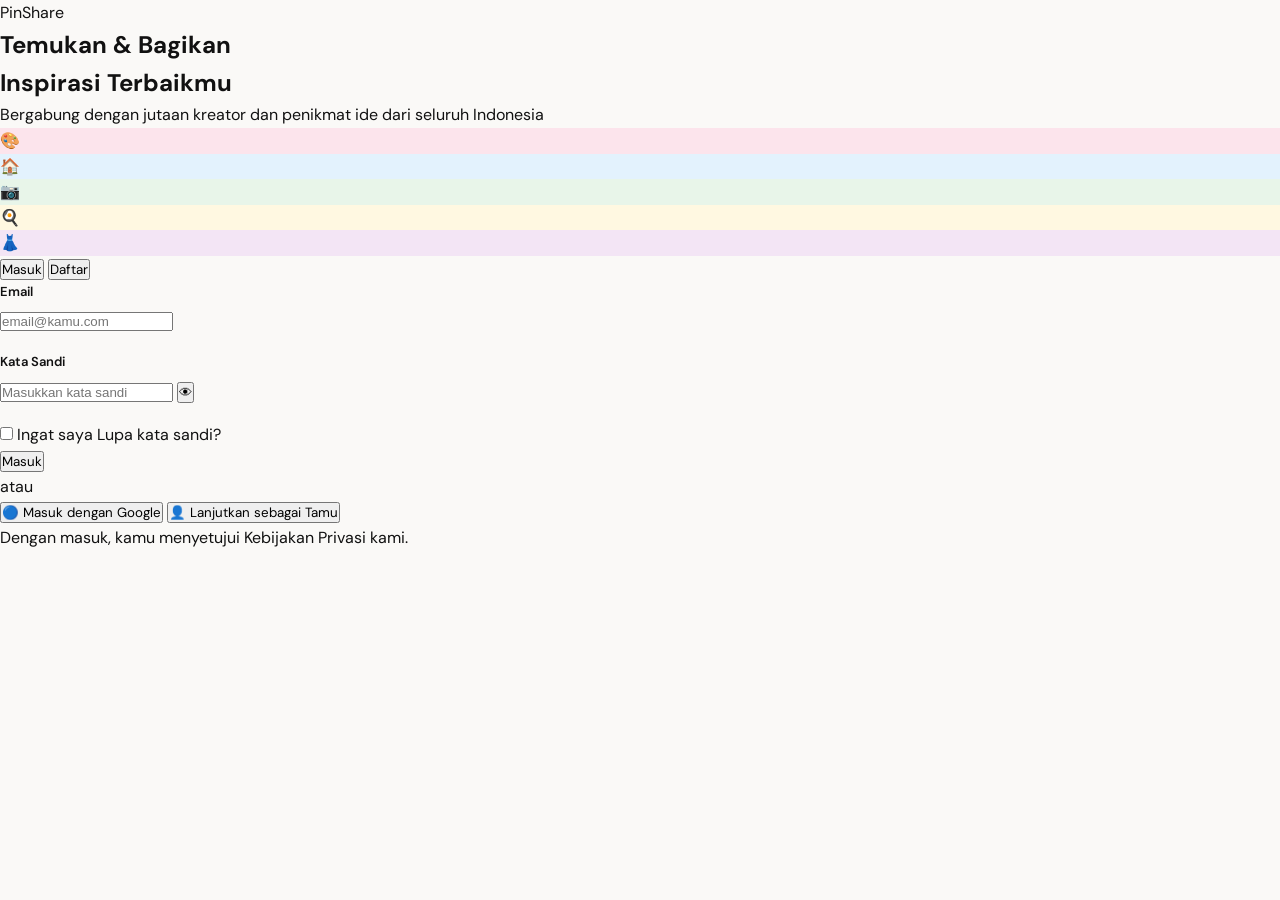
==== login.html @ 664301bd "first commit" ====
<!DOCTYPE html>
<html lang="id">
<head>
  <meta charset="UTF-8">
  <meta name="viewport" content="width=device-width, initial-scale=1.0">
  <title>Masuk - PinShare</title>
  <link rel="stylesheet" href="css/style.css">
  <link rel="stylesheet" href="css/auth.css">
  <link href="https://fonts.googleapis.com/css2?family=Playfair+Display:wght@600;700&family=DM+Sans:wght@400;500;600&display=swap" rel="stylesheet">
</head>
<body class="auth-body">

  <div class="auth-container">
    <!-- Sisi Kiri: Gambar & Info -->
    <div class="auth-visual">
      <div class="auth-visual-inner">
        <div class="logo-big">
          <span class="logo-dot-big"></span>
          PinShare
        </div>
        <h2 class="auth-tagline">Temukan & Bagikan<br>Inspirasi Terbaikmu</h2>
        <p class="auth-sub">Bergabung dengan jutaan kreator dan penikmat ide dari seluruh Indonesia</p>
        <div class="auth-preview-pins">
          <div class="preview-pin" style="background:#fce4ec;">🎨</div>
          <div class="preview-pin tall" style="background:#e3f2fd;">🏠</div>
          <div class="preview-pin" style="background:#e8f5e9;">📷</div>
          <div class="preview-pin tall" style="background:#fff8e1;">🍳</div>
          <div class="preview-pin" style="background:#f3e5f5;">👗</div>
        </div>
      </div>
    </div>

    <!-- Sisi Kanan: Form -->
    <div class="auth-form-wrap">
      <div class="auth-form-inner">
        <div class="auth-tabs">
          <button class="auth-tab active" id="loginTab">Masuk</button>
          <button class="auth-tab" id="registerTab">Daftar</button>
        </div>

        <!-- Form Login -->
        <form class="auth-form" id="loginForm">
          <div class="form-group">
            <label class="form-label">Email</label>
            <input type="email" class="form-input" id="loginEmail" placeholder="email@kamu.com" required>
          </div>
          <div class="form-group">
            <label class="form-label">Kata Sandi</label>
            <div class="input-password-wrap">
              <input type="password" class="form-input" id="loginPassword" placeholder="Masukkan kata sandi" required>
              <button type="button" class="toggle-password" data-target="loginPassword">👁</button>
            </div>
          </div>
          <div class="form-row">
            <label class="checkbox-label">
              <input type="checkbox" id="rememberMe"> Ingat saya
            </label>
            <a href="#" class="forgot-link">Lupa kata sandi?</a>
          </div>
          <button type="submit" class="btn-auth">Masuk</button>
          <div class="auth-divider"><span>atau</span></div>
          <button type="button" class="btn-social" id="googleLogin">
            <span>🔵</span> Masuk dengan Google
          </button>
          <button type="button" class="btn-social" id="guestLogin">
            <span>👤</span> Lanjutkan sebagai Tamu
          </button>
        </form>

        <!-- Form Register -->
        <form class="auth-form" id="registerForm" style="display:none;">
          <div class="form-group">
            <label class="form-label">Nama Lengkap</label>
            <input type="text" class="form-input" id="regName" placeholder="Nama kamu" required>
          </div>
          <div class="form-group">
            <label class="form-label">Username</label>
            <div class="input-prefix-wrap">
              <span class="input-prefix">@</span>
              <input type="text" class="form-input prefixed" id="regUsername" placeholder="username_kamu" required>
            </div>
            <span class="form-hint" id="usernameCheck"></span>
          </div>
          <div class="form-group">
            <label class="form-label">Email</label>
            <input type="email" class="form-input" id="regEmail" placeholder="email@kamu.com" required>
          </div>
          <div class="form-group">
            <label class="form-label">Kata Sandi</label>
            <div class="input-password-wrap">
              <input type="password" class="form-input" id="regPassword" placeholder="Min. 8 karakter" required>
              <button type="button" class="toggle-password" data-target="regPassword">👁</button>
            </div>
            <div class="password-strength" id="passwordStrength">
              <div class="strength-bar"><div class="strength-fill" id="strengthFill"></div></div>
              <span id="strengthText">Kekuatan kata sandi</span>
            </div>
          </div>
          <div class="form-group">
            <label class="form-label">Konfirmasi Kata Sandi</label>
            <input type="password" class="form-input" id="regPasswordConfirm" placeholder="Ulangi kata sandi" required>
          </div>
          <div class="form-group">
            <label class="checkbox-label">
              <input type="checkbox" id="agreeTerms" required>
              Saya setuju dengan <a href="#">Syarat & Ketentuan</a>
            </label>
          </div>
          <button type="submit" class="btn-auth">Buat Akun</button>
        </form>

        <p class="auth-footer-text">
          Dengan masuk, kamu menyetujui <a href="#">Kebijakan Privasi</a> kami.
        </p>
      </div>
    </div>
  </div>

  <div class="toast-container" id="toastContainer"></div>
  <script src="js/utils.js"></script>
  <script src="js/auth.js"></script>
  <script src="js/login.js"></script>
</body>
</html>
---- css/style.css ----
/* =============================================
   style.css — Stylesheet Utama PinShare
   ============================================= */

/* --- RESET & VARIABEL --- */
*, *::before, *::after {
  box-sizing: border-box;
  margin: 0;
  padding: 0;
}

:root {
  --accent:        #e60023;
  --accent-hover:  #c0001e;
  --accent-light:  #ffeaea;
  --text:          #111111;
  --text-muted:    #767676;
  --bg:            #faf9f7;
  --surface:       #ffffff;
  --border:        #e8e8e8;
  --pill-bg:       #f0eeeb;
  --radius-sm:     8px;
  --radius-md:     16px;
  --radius-lg:     24px;
  --shadow-sm:     0 1px 4px rgba(0,0,0,.10);
  --shadow-md:     0 4px 16px rgba(0,0,0,.12);
  --font-body:     'DM Sans', sans-serif;
  --font-display:  'Playfair Display', serif;
  --nav-height:    62px;
}

html { scroll-behavior: smooth; }

body {
  font-family: var(--font-body);
  background: var(--bg);
  color: var(--text);
  line-height: 1.6;
  min-height: 100vh;
}

a { text-decoration: none; color: inherit; }
img { max-width: 100%; display: block; }
button { cursor: pointer; font-family: var(--font-body); }

/* --- UTILITAS --- */
.hidden   { display: none !important; }
.mt-2     { margin-top: 1rem; }
.text-muted { color: var(--text-muted); font-size: 14px; }

/* =============================================
   NAVBAR
   ============================================= */
.navbar {
  position: sticky;
  top: 0;
  z-index: 200;
  background: var(--surface);
  border-bottom: 1px solid var(--border);
  height: var(--nav-height);
  display: flex;
  align-items: center;
  gap: 14px;
  padding: 0 20px;
}

.nav-logo {
  font-family: var(--font-display);
  font-size: 22px;
  font-weight: 700;
  color: var(--accent);
  display: flex;
  align-items: center;
  gap: 6px;
  white-space: nowrap;
  flex-shrink: 0;
}
.nav-logo-dot {
  width: 10px; height: 10px;
  border-radius: 50%;
  background: var(--accent);
}

.nav-search {
  flex: 1;
  max-width: 560px;
  display: flex;
  align-items: center;
  background: var(--pill-bg);
  border-radius: var(--radius-lg);
  padding: 10px 16px;
  gap: 10px;
}
.nav-search input {
  border: none;
  background: transparent;
  outline: none;
  font-size: 15px;
  font-family: var(--font-body);
  color: var(--text);
  width: 100%;
}
.nav-search input::placeholder { color: var(--text-muted); }
.nav-search-icon { color: var(--text-muted); font-size: 16px; }

.nav-actions {
  display: flex;
  align-items: center;
  gap: 10px;
  margin-left: auto;
  flex-shrink: 0;
}

.nav-link {
  font-size: 14px;
  font-weight: 500;
  color: var(--text-muted);
  padding: 8px 12px;
  border-radius: var(--radius-sm);
  transition: background .15s, color .15s;
}
.nav-link:hover { background: var(--pill-bg); color: var(--text); }
.nav-link.active { color: var(--text); font-weight: 600; }

.notif-btn {
  position: relative;
  background: none;
  border: none;
  font-size: 20px;
  width: 38px; height: 38px;
  display: flex; align-items: center; justify-content: center;
  border-radius: 50%;
  transition: background .15s;
}
.notif-btn:hover { background: var(--pill-bg); }
.notif-badge {
  position: absolute;
  top: 2px; right: 2px;
  background: var(--accent);
  color: white;
  font-size: 10px;
  font-weight: 700;
  min-width: 16px; height: 16px;
  border-radius: 8px;
  display: flex; align-items: center; justify-content: center;
  padding: 0 3px;
}

.avatar-btn {
  width: 38px; height: 38px;
  border-radius: 50%;
  overflow: hidden;
  border: none;
  cursor: pointer;
  display: flex; align-items: center; justify-content: center;
  font-size: 14px;
  font-weight: 600;
  color: white;
}
.avatar-btn img { width: 100%; height: 100%; object-fit: cover; }

/* Dropdown user menu */
.user-menu-wrap {
  position: relative;
}
.user-dropdown {
  position: absolute;
  top: calc(100% + 10px);
  right: 0;
  background: var(--surface);
  border: 1px solid var(--border);
  border-radius: var(--radius-md);
  box-shadow: var(--shadow-md);
  min-width: 180px;
  overflow: hidden;
  display: none;
  z-index: 300;
}
.user-dropdown.open { display: block; }
.dropdown-item {
  display: flex;
  align-items: center;
  gap: 10px;
  padding: 12px 16px;
  font-size: 14px;
  color: var(--text);
  transition: background .15s;
  border: none;
  background: none;
  width: 100%;
  text-align: left;
}
.dropdown-item:hover { background: var(--pill-bg); }
.dropdown-item.danger { color: var(--accent); }
.dropdown-divider { height: 1px; background: var(--border); }

/* =============================================
   TOMBOL UMUM
   ============================================= */
.btn-primary {
  background: var(--accent);
  color: white;
  border: none;
  border-radius: var(--radius-lg);
  padding: 10px 22px;
  font-size: 14px;
  font-weight: 600;
  transition: background .15s, transform .1s;
  display: inline-flex;
  align-items: center;
  gap: 6px;
}
.btn-primary:hover  { background: var(--accent-hover); }
.btn-primary:active { transform: scale(.97); }

.btn-outline {
  background: transparent;
  color: var(--text);
  border: 2px solid var(--border);
  border-radius: var(--radius-lg);
  padding: 9px 20px;
  font-size: 14px;
  font-weight: 600;
  transition: border-color .15s, background .15s;
  display: inline-flex;
  align-items: center;
  gap: 6px;
}
.btn-outline:hover { border-color: var(--text); background: var(--pill-bg); }

/* =============================================
   KATEGORI PILLS
   ============================================= */
.categories-bar {
  display: flex;
  gap: 8px;
  padding: 12px 20px;
  overflow-x: auto;
  scrollbar-width: none;
  background: var(--surface);
  border-bottom: 1px solid var(--border);
  position: sticky;
  top: var(--nav-height);
  z-index: 100;
}
.categories-bar::-webkit-scrollbar { display: none; }

.pill {
  background: var(--pill-bg);
  border: none;
  border-radius: 20px;
  padding: 8px 16px;
  font-size: 13px;
  font-weight: 500;
  white-space: nowrap;
  color: var(--text);
  transition: background .15s, color .15s;
  flex-shrink: 0;
}
.pill:hover  { background: #ddd; }
.pill.active { background: var(--text); color: white; }

/* =============================================
   MASONRY GRID
   ============================================= */
.main-content {
  padding: 20px;
  max-width: 1800px;
  margin: 0 auto;
}

.masonry-grid {
  columns: 6 200px;
  column-gap: 14px;
}

.pin-card {
  break-inside: avoid;
  margin-bottom: 14px;
  border-radius: var(--radius-md);
  overflow: hidden;
  background: var(--surface);
  cursor: pointer;
  transition: transform .2s, box-shadow .2s;
  position: relative;
}
.pin-card:hover {
  transform: translateY(-4px);
  box-shadow: var(--shadow-md);
}

.pin-image-wrap {
  position: relative;
  overflow: hidden;
}
.pin-image-wrap img {
  width: 100%;
  height: auto;
  display: block;
  object-fit: cover;
  transition: transform .3s;
}
.pin-card:hover .pin-image-wrap img { transform: scale(1.03); }

.pin-overlay {
  position: absolute;
  inset: 0;
  background: rgba(0,0,0,.2);
  opacity: 0;
  transition: opacity .2s;
  display: flex;
  flex-direction: column;
  justify-content: space-between;
  padding: 12px;
}
.pin-card:hover .pin-overlay { opacity: 1; }

.btn-save {
  background: var(--accent);
  color: white;
  border: none;
  border-radius: 24px;
  padding: 8px 18px;
  font-size: 13px;
  font-weight: 700;
  align-self: flex-end;
  transition: background .15s;
}
.btn-save:hover { background: var(--accent-hover); }

.overlay-actions {
  display: flex;
  gap: 8px;
  align-self: flex-end;
}
.icon-btn {
  background: white;
  border: none;
  border-radius: 20px;
  padding: 6px 10px;
  font-size: 13px;
  display: flex;
  align-items: center;
  gap: 4px;
  transition: transform .1s;
}
.icon-btn:hover { transform: scale(1.1); }
.icon-btn.active { background: var(--accent-light); }

.pin-info {
  padding: 10px 12px 14px;
}
.pin-title {
  font-size: 13px;
  font-weight: 600;
  color: var(--text);
  display: -webkit-box;
  -webkit-line-clamp: 2;
  -webkit-box-orient: vertical;
  overflow: hidden;
  line-height: 1.4;
  margin-bottom: 4px;
}
.pin-tag {
  display: inline-block;
  background: var(--pill-bg);
  border-radius: 10px;
  padding: 2px 8px;
  font-size: 11px;
  color: var(--text-muted);
  margin-bottom: 6px;
}
.pin-user {
  display: flex;
  align-items: center;
  gap: 6px;
  margin-top: 6px;
}
.user-link {
  display: flex;
  align-items: center;
  gap: 6px;
}
.user-av {
  width: 24px; height: 24px;
  border-radius: 50%;
  display: flex; align-items: center; justify-content: center;
  font-size: 10px; font-weight: 600;
  color: white;
  flex-shrink: 0;
}
.user-av-img {
  width: 24px; height: 24px;
  border-radius: 50%;
  object-fit: cover;
}
.user-name {
  font-size: 12px;
  color: var(--text-muted);
}

/* =============================================
   EMPTY STATE
   ============================================= */
.empty-state {
  grid-column: 1/-1;
  text-align: center;
  padding: 80px 20px;
  color: var(--text-muted);
}
.empty-icon { font-size: 64px; margin-bottom: 16px; }
.empty-state h3 { font-size: 22px; margin-bottom: 8px; color: var(--text); }
.empty-state p  { font-size: 15px; margin-bottom: 20px; }

/* =============================================
   FAB (Floating Action Button)
   ============================================= */
.fab {
  position: fixed;
  bottom: 28px;
  right: 28px;
  background: var(--accent);
  color: white;
  border: none;
  border-radius: 50%;
  width: 56px; height: 56px;
  font-size: 26px;
  display: flex; align-items: center; justify-content: center;
  box-shadow: 0 4px 20px rgba(230,0,35,.4);
  z-index: 300;
  text-decoration: none;
  transition: transform .2s, background .15s;
}
.fab:hover  { transform: scale(1.1); background: var(--accent-hover); }
.fab:active { transform: scale(.95); }

/* =============================================
   MODAL
   ============================================= */
.modal {
  position: fixed;
  inset: 0;
  background: rgba(0,0,0,.5);
  z-index: 500;
  display: flex;
  align-items: center;
  justify-content: center;
  padding: 20px;
  animation: fadeIn .2s;
}
@keyframes fadeIn { from { opacity: 0; } to { opacity: 1; } }

.modal-box {
  background: var(--surface);
  border-radius: var(--radius-md);
  width: 100%;
  max-width: 480px;
  max-height: 80vh;
  overflow-y: auto;
  animation: slideUp .25s ease;
}
@keyframes slideUp { from { transform: translateY(30px); opacity: 0; } to { transform: translateY(0); opacity: 1; } }

.modal-header {
  display: flex;
  align-items: center;
  justify-content: space-between;
  padding: 20px 24px 16px;
  border-bottom: 1px solid var(--border);
}
.modal-header h3 { font-size: 18px; font-weight: 600; }
.modal-close {
  background: none;
  border: none;
  font-size: 18px;
  color: var(--text-muted);
  width: 32px; height: 32px;
  border-radius: 50%;
  display: flex; align-items: center; justify-content: center;
}
.modal-close:hover { background: var(--pill-bg); }
.modal-body { padding: 20px 24px; }

/* =============================================
   FORM UMUM
   ============================================= */
.form-group { margin-bottom: 18px; }
.form-group label {
  display: block;
  font-size: 13px;
  font-weight: 600;
  margin-bottom: 6px;
  color: var(--text);
}
.form-control {
  width: 100%;
  padding: 11px 14px;
  border: 2px solid var(--border);
  border-radius: var(--radius-sm);
  font-size: 15px;
  font-family: var(--font-body);
  color: var(--text);
  background: var(--surface);
  transition: border-color .15s;
  outline: none;
}
.form-control:focus { border-color: var(--accent); }
.form-control::placeholder { color: var(--text-muted); }

textarea.form-control { resize: vertical; min-height: 100px; }

select.form-control {
  appearance: none;
  background-image: url("data:image/svg+xml,%3Csvg xmlns='http://www.w3.org/2000/svg' width='12' height='12' viewBox='0 0 12 12'%3E%3Cpath d='M6 8L1 3h10z' fill='%23767676'/%3E%3C/svg%3E");
  background-repeat: no-repeat;
  background-position: right 14px center;
  padding-right: 36px;
}

.form-error {
  color: var(--accent);
  font-size: 12px;
  margin-top: 4px;
}

/* =============================================
   TOAST NOTIFICATION
   ============================================= */
.toast {
  position: fixed;
  bottom: 100px;
  left: 50%;
  transform: translateX(-50%) translateY(20px);
  background: #333;
  color: white;
  padding: 12px 24px;
  border-radius: 24px;
  font-size: 14px;
  font-weight: 500;
  z-index: 999;
  transition: opacity .3s, transform .3s;
  opacity: 0;
  pointer-events: none;
}
.toast.show {
  opacity: 1;
  transform: translateX(-50%) translateY(0);
}
.toast.success { background: #2e7d32; }
.toast.error   { background: var(--accent); }

/* =============================================
   SEARCH INFO BAR
   ============================================= */
.search-info {
  padding: 12px 20px;
  font-size: 14px;
  color: var(--text-muted);
  background: var(--surface);
  border-bottom: 1px solid var(--border);
}
.search-info strong { color: var(--text); }
.search-info a {
  color: var(--accent);
  margin-left: 12px;
  font-weight: 500;
}

/* =============================================
   BOARD LIST (di modal simpan)
   ============================================= */
.board-list { padding: 12px 0; }
.board-item {
  display: flex;
  align-items: center;
  gap: 12px;
  padding: 10px 24px;
  cursor: pointer;
  transition: background .15s;
  border: none;
  background: none;
  width: 100%;
  text-align: left;
}
.board-item:hover { background: var(--pill-bg); }
.board-thumb {
  width: 48px; height: 48px;
  border-radius: var(--radius-sm);
  object-fit: cover;
  background: var(--pill-bg);
  flex-shrink: 0;
  display: flex; align-items: center; justify-content: center;
  font-size: 20px;
}
.board-name { font-size: 15px; font-weight: 500; }

/* =============================================
   SHARE BOX
   ============================================= */
.share-url-box {
  display: flex;
  gap: 10px;
  padding: 16px 24px;
}
.share-url-box input {
  flex: 1;
  padding: 10px 14px;
  border: 2px solid var(--border);
  border-radius: var(--radius-sm);
  font-size: 14px;
  font-family: var(--font-body);
  outline: none;
  color: var(--text-muted);
}

/* =============================================
   RESPONSIVE
   ============================================= */
@media (max-width: 768px) {
  .navbar { padding: 0 12px; gap: 10px; }
  .nav-logo { font-size: 18px; }
  .nav-search { padding: 8px 12px; }
  .nav-link { display: none; }
  .masonry-grid { columns: 2 150px; }
  .main-content { padding: 12px; }
  .fab { bottom: 20px; right: 16px; width: 50px; height: 50px; font-size: 22px; }
}

@media (max-width: 480px) {
  .masonry-grid { columns: 2; }
}
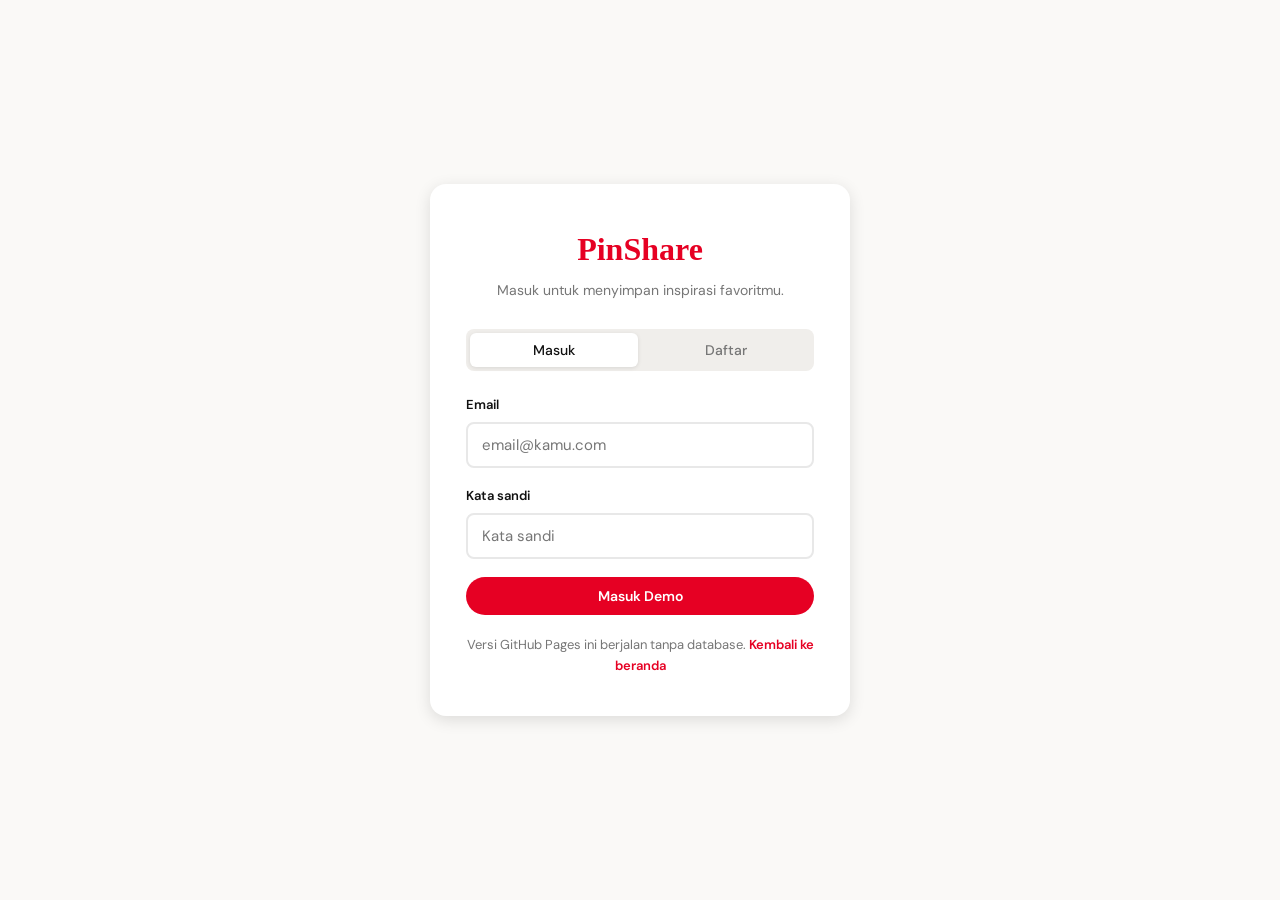
==== commit e31833cd: "update" ====
--- a/login.html
+++ b/login.html
@@ -5,120 +5,35 @@
   <meta name="viewport" content="width=device-width, initial-scale=1.0">
   <title>Masuk - PinShare</title>
   <link rel="stylesheet" href="css/style.css">
-  <link rel="stylesheet" href="css/auth.css">
+  <link rel="stylesheet" href="css/feed.css">
   <link href="https://fonts.googleapis.com/css2?family=Playfair+Display:wght@600;700&family=DM+Sans:wght@400;500;600&display=swap" rel="stylesheet">
 </head>
-<body class="auth-body">
-
-  <div class="auth-container">
-    <!-- Sisi Kiri: Gambar & Info -->
-    <div class="auth-visual">
-      <div class="auth-visual-inner">
-        <div class="logo-big">
-          <span class="logo-dot-big"></span>
-          PinShare
+<body>
+  <main class="auth-page">
+    <section class="auth-card">
+      <div class="auth-logo">
+        <h1>PinShare</h1>
+        <p>Masuk untuk menyimpan inspirasi favoritmu.</p>
+      </div>
+      <div class="auth-tabs">
+        <button class="auth-tab active" type="button">Masuk</button>
+        <button class="auth-tab" type="button">Daftar</button>
+      </div>
+      <form id="demoLogin">
+        <div class="form-group">
+          <label for="email">Email</label>
+          <input class="form-control" id="email" type="email" placeholder="email@kamu.com">
         </div>
-        <h2 class="auth-tagline">Temukan & Bagikan<br>Inspirasi Terbaikmu</h2>
-        <p class="auth-sub">Bergabung dengan jutaan kreator dan penikmat ide dari seluruh Indonesia</p>
-        <div class="auth-preview-pins">
-          <div class="preview-pin" style="background:#fce4ec;">🎨</div>
-          <div class="preview-pin tall" style="background:#e3f2fd;">🏠</div>
-          <div class="preview-pin" style="background:#e8f5e9;">📷</div>
-          <div class="preview-pin tall" style="background:#fff8e1;">🍳</div>
-          <div class="preview-pin" style="background:#f3e5f5;">👗</div>
+        <div class="form-group">
+          <label for="password">Kata sandi</label>
+          <input class="form-control" id="password" type="password" placeholder="Kata sandi">
         </div>
-      </div>
-    </div>
-
-    <!-- Sisi Kanan: Form -->
-    <div class="auth-form-wrap">
-      <div class="auth-form-inner">
-        <div class="auth-tabs">
-          <button class="auth-tab active" id="loginTab">Masuk</button>
-          <button class="auth-tab" id="registerTab">Daftar</button>
-        </div>
-
-        <!-- Form Login -->
-        <form class="auth-form" id="loginForm">
-          <div class="form-group">
-            <label class="form-label">Email</label>
-            <input type="email" class="form-input" id="loginEmail" placeholder="email@kamu.com" required>
-          </div>
-          <div class="form-group">
-            <label class="form-label">Kata Sandi</label>
-            <div class="input-password-wrap">
-              <input type="password" class="form-input" id="loginPassword" placeholder="Masukkan kata sandi" required>
-              <button type="button" class="toggle-password" data-target="loginPassword">👁</button>
-            </div>
-          </div>
-          <div class="form-row">
-            <label class="checkbox-label">
-              <input type="checkbox" id="rememberMe"> Ingat saya
-            </label>
-            <a href="#" class="forgot-link">Lupa kata sandi?</a>
-          </div>
-          <button type="submit" class="btn-auth">Masuk</button>
-          <div class="auth-divider"><span>atau</span></div>
-          <button type="button" class="btn-social" id="googleLogin">
-            <span>🔵</span> Masuk dengan Google
-          </button>
-          <button type="button" class="btn-social" id="guestLogin">
-            <span>👤</span> Lanjutkan sebagai Tamu
-          </button>
-        </form>
-
-        <!-- Form Register -->
-        <form class="auth-form" id="registerForm" style="display:none;">
-          <div class="form-group">
-            <label class="form-label">Nama Lengkap</label>
-            <input type="text" class="form-input" id="regName" placeholder="Nama kamu" required>
-          </div>
-          <div class="form-group">
-            <label class="form-label">Username</label>
-            <div class="input-prefix-wrap">
-              <span class="input-prefix">@</span>
-              <input type="text" class="form-input prefixed" id="regUsername" placeholder="username_kamu" required>
-            </div>
-            <span class="form-hint" id="usernameCheck"></span>
-          </div>
-          <div class="form-group">
-            <label class="form-label">Email</label>
-            <input type="email" class="form-input" id="regEmail" placeholder="email@kamu.com" required>
-          </div>
-          <div class="form-group">
-            <label class="form-label">Kata Sandi</label>
-            <div class="input-password-wrap">
-              <input type="password" class="form-input" id="regPassword" placeholder="Min. 8 karakter" required>
-              <button type="button" class="toggle-password" data-target="regPassword">👁</button>
-            </div>
-            <div class="password-strength" id="passwordStrength">
-              <div class="strength-bar"><div class="strength-fill" id="strengthFill"></div></div>
-              <span id="strengthText">Kekuatan kata sandi</span>
-            </div>
-          </div>
-          <div class="form-group">
-            <label class="form-label">Konfirmasi Kata Sandi</label>
-            <input type="password" class="form-input" id="regPasswordConfirm" placeholder="Ulangi kata sandi" required>
-          </div>
-          <div class="form-group">
-            <label class="checkbox-label">
-              <input type="checkbox" id="agreeTerms" required>
-              Saya setuju dengan <a href="#">Syarat & Ketentuan</a>
-            </label>
-          </div>
-          <button type="submit" class="btn-auth">Buat Akun</button>
-        </form>
-
-        <p class="auth-footer-text">
-          Dengan masuk, kamu menyetujui <a href="#">Kebijakan Privasi</a> kami.
-        </p>
-      </div>
-    </div>
-  </div>
-
-  <div class="toast-container" id="toastContainer"></div>
-  <script src="js/utils.js"></script>
-  <script src="js/auth.js"></script>
-  <script src="js/login.js"></script>
+        <button class="btn-primary" type="submit" style="width:100%;justify-content:center;">Masuk Demo</button>
+      </form>
+      <p class="auth-footer">Versi GitHub Pages ini berjalan tanpa database. <a href="index.html">Kembali ke beranda</a></p>
+    </section>
+  </main>
+  <div class="toast hidden" id="toast"></div>
+  <script src="js/static-upload.js"></script>
 </body>
 </html>
--- a/css/style.css
+++ b/css/style.css
@@ -481,6 +481,23 @@
 .modal-close:hover { background: var(--pill-bg); }
 .modal-body { padding: 20px 24px; }
 
+.pin-modal-box {
+  max-width: 760px;
+}
+
+.pin-modal-body {
+  display: grid;
+  gap: 18px;
+}
+
+.pin-modal-img {
+  width: 100%;
+  max-height: 65vh;
+  object-fit: contain;
+  border-radius: var(--radius-sm);
+  background: var(--pill-bg);
+}
+
 /* =============================================
    FORM UMUM
    ============================================= */
--- a/css/feed.css
+++ b/css/feed.css
@@ -0,0 +1,618 @@
+/* =============================================
+   feed.css — Halaman Pin Detail, Upload, Profil, Auth
+   ============================================= */
+
+/* =============================================
+   HALAMAN LOGIN / REGISTER
+   ============================================= */
+.auth-page {
+  min-height: 100vh;
+  display: flex;
+  align-items: center;
+  justify-content: center;
+  background: var(--bg);
+  padding: 20px;
+}
+
+.auth-card {
+  background: var(--surface);
+  border-radius: var(--radius-md);
+  padding: 40px 36px;
+  width: 100%;
+  max-width: 420px;
+  box-shadow: var(--shadow-md);
+}
+
+.auth-logo {
+  text-align: center;
+  margin-bottom: 28px;
+}
+.auth-logo h1 {
+  font-family: var(--font-display);
+  font-size: 32px;
+  color: var(--accent);
+}
+.auth-logo p {
+  font-size: 14px;
+  color: var(--text-muted);
+  margin-top: 4px;
+}
+
+.auth-tabs {
+  display: flex;
+  gap: 4px;
+  background: var(--pill-bg);
+  border-radius: var(--radius-sm);
+  padding: 4px;
+  margin-bottom: 24px;
+}
+.auth-tab {
+  flex: 1;
+  text-align: center;
+  padding: 8px;
+  border-radius: 6px;
+  font-size: 14px;
+  font-weight: 500;
+  cursor: pointer;
+  color: var(--text-muted);
+  border: none;
+  background: none;
+  transition: background .15s, color .15s;
+}
+.auth-tab.active {
+  background: var(--surface);
+  color: var(--text);
+  box-shadow: var(--shadow-sm);
+}
+
+.divider {
+  display: flex;
+  align-items: center;
+  gap: 12px;
+  color: var(--text-muted);
+  font-size: 13px;
+  margin: 20px 0;
+}
+.divider::before, .divider::after {
+  content: '';
+  flex: 1;
+  height: 1px;
+  background: var(--border);
+}
+
+.auth-footer {
+  text-align: center;
+  margin-top: 20px;
+  font-size: 13px;
+  color: var(--text-muted);
+}
+.auth-footer a { color: var(--accent); font-weight: 600; }
+
+.alert {
+  padding: 12px 16px;
+  border-radius: var(--radius-sm);
+  font-size: 14px;
+  margin-bottom: 16px;
+}
+.alert-error   { background: #fdecea; color: #c62828; border: 1px solid #f5c6c4; }
+.alert-success { background: #e8f5e9; color: #2e7d32; border: 1px solid #c3e6cb; }
+
+/* =============================================
+   HALAMAN UPLOAD PIN
+   ============================================= */
+.upload-page {
+  max-width: 900px;
+  margin: 40px auto;
+  padding: 0 20px;
+}
+
+.upload-page h2 {
+  font-family: var(--font-display);
+  font-size: 28px;
+  margin-bottom: 28px;
+}
+
+.upload-layout {
+  display: grid;
+  grid-template-columns: 340px 1fr;
+  gap: 28px;
+  align-items: start;
+}
+
+.upload-preview-area {
+  border: 3px dashed var(--border);
+  border-radius: var(--radius-md);
+  min-height: 380px;
+  display: flex;
+  flex-direction: column;
+  align-items: center;
+  justify-content: center;
+  cursor: pointer;
+  transition: border-color .2s, background .2s;
+  overflow: hidden;
+  position: relative;
+  background: var(--pill-bg);
+}
+.upload-preview-area:hover {
+  border-color: var(--accent);
+  background: var(--accent-light);
+}
+.upload-preview-area.drag-over {
+  border-color: var(--accent);
+  background: var(--accent-light);
+  transform: scale(1.01);
+}
+
+.upload-placeholder {
+  text-align: center;
+  padding: 24px;
+  color: var(--text-muted);
+}
+.upload-placeholder .upload-icon { font-size: 48px; margin-bottom: 12px; }
+.upload-placeholder h4 { font-size: 16px; color: var(--text); margin-bottom: 6px; }
+.upload-placeholder p  { font-size: 13px; }
+
+#previewImg {
+  width: 100%;
+  height: 100%;
+  object-fit: cover;
+  position: absolute;
+  inset: 0;
+}
+
+#fileInput { display: none; }
+
+.upload-form-card {
+  background: var(--surface);
+  border-radius: var(--radius-md);
+  padding: 24px;
+  border: 1px solid var(--border);
+}
+
+@media (max-width: 700px) {
+  .upload-layout { grid-template-columns: 1fr; }
+  .upload-preview-area { min-height: 260px; }
+}
+
+/* =============================================
+   HALAMAN DETAIL PIN
+   ============================================= */
+.pin-detail-page {
+  max-width: 960px;
+  margin: 40px auto;
+  padding: 0 20px;
+}
+
+.pin-detail-wrap {
+  display: grid;
+  grid-template-columns: 1fr 1fr;
+  gap: 40px;
+  background: var(--surface);
+  border-radius: var(--radius-md);
+  overflow: hidden;
+  box-shadow: var(--shadow-sm);
+}
+
+.pin-detail-image {
+  position: relative;
+}
+.pin-detail-image img {
+  width: 100%;
+  height: 100%;
+  object-fit: cover;
+  max-height: 700px;
+  min-height: 300px;
+}
+
+.pin-detail-right {
+  padding: 32px 32px 32px 0;
+  display: flex;
+  flex-direction: column;
+  gap: 20px;
+  overflow-y: auto;
+  max-height: 700px;
+}
+
+.pin-detail-actions {
+  display: flex;
+  gap: 10px;
+  align-items: center;
+  flex-wrap: wrap;
+}
+
+.like-btn-large {
+  display: flex;
+  align-items: center;
+  gap: 8px;
+  padding: 10px 18px;
+  border-radius: 24px;
+  border: 2px solid var(--border);
+  background: none;
+  font-size: 15px;
+  font-weight: 600;
+  transition: border-color .15s, background .15s;
+}
+.like-btn-large:hover   { border-color: var(--accent); background: var(--accent-light); }
+.like-btn-large.liked   { border-color: var(--accent); background: var(--accent-light); color: var(--accent); }
+
+.pin-detail-title {
+  font-family: var(--font-display);
+  font-size: 26px;
+  font-weight: 700;
+  line-height: 1.3;
+}
+.pin-detail-desc {
+  font-size: 15px;
+  color: var(--text-muted);
+  line-height: 1.7;
+}
+.pin-detail-source a {
+  color: var(--accent);
+  font-size: 14px;
+  font-weight: 500;
+  display: flex;
+  align-items: center;
+  gap: 6px;
+}
+
+.pin-author {
+  display: flex;
+  align-items: center;
+  gap: 12px;
+  padding: 16px 0;
+  border-top: 1px solid var(--border);
+  border-bottom: 1px solid var(--border);
+}
+.pin-author-av {
+  width: 44px; height: 44px;
+  border-radius: 50%;
+  object-fit: cover;
+}
+.pin-author-av-default {
+  width: 44px; height: 44px;
+  border-radius: 50%;
+  display: flex; align-items: center; justify-content: center;
+  font-weight: 700;
+  font-size: 16px;
+  color: white;
+}
+.pin-author-info { flex: 1; }
+.pin-author-name {
+  font-weight: 600;
+  font-size: 15px;
+}
+.pin-author-bio {
+  font-size: 13px;
+  color: var(--text-muted);
+}
+
+/* Komentar */
+.comments-section h4 {
+  font-size: 17px;
+  font-weight: 600;
+  margin-bottom: 16px;
+}
+
+.comment-form {
+  display: flex;
+  gap: 10px;
+  margin-bottom: 20px;
+}
+.comment-input {
+  flex: 1;
+  border: 2px solid var(--border);
+  border-radius: 24px;
+  padding: 10px 16px;
+  font-family: var(--font-body);
+  font-size: 14px;
+  outline: none;
+  resize: none;
+  transition: border-color .15s;
+}
+.comment-input:focus { border-color: var(--accent); }
+
+.comment-send {
+  background: var(--accent);
+  color: white;
+  border: none;
+  border-radius: 50%;
+  width: 42px; height: 42px;
+  font-size: 18px;
+  display: flex; align-items: center; justify-content: center;
+  flex-shrink: 0;
+  transition: background .15s;
+}
+.comment-send:hover { background: var(--accent-hover); }
+
+.comment-list { display: flex; flex-direction: column; gap: 14px; }
+
+.comment-item {
+  display: flex;
+  gap: 10px;
+}
+.comment-av {
+  width: 34px; height: 34px;
+  border-radius: 50%;
+  object-fit: cover;
+  flex-shrink: 0;
+}
+.comment-av-default {
+  width: 34px; height: 34px;
+  border-radius: 50%;
+  flex-shrink: 0;
+  display: flex; align-items: center; justify-content: center;
+  font-size: 12px; font-weight: 600; color: white;
+}
+.comment-bubble {
+  flex: 1;
+}
+.comment-username {
+  font-weight: 600;
+  font-size: 13px;
+  margin-bottom: 2px;
+}
+.comment-text {
+  font-size: 14px;
+  line-height: 1.5;
+}
+.comment-meta {
+  font-size: 12px;
+  color: var(--text-muted);
+  margin-top: 4px;
+  display: flex;
+  align-items: center;
+  gap: 12px;
+}
+.comment-reply-btn {
+  background: none;
+  border: none;
+  color: var(--text-muted);
+  font-size: 12px;
+  font-weight: 600;
+  padding: 0;
+  cursor: pointer;
+}
+.comment-reply-btn:hover { color: var(--text); }
+
+/* Replies indented */
+.comment-replies {
+  margin-left: 44px;
+  margin-top: 10px;
+  display: flex;
+  flex-direction: column;
+  gap: 10px;
+}
+
+@media (max-width: 700px) {
+  .pin-detail-wrap { grid-template-columns: 1fr; }
+  .pin-detail-right { padding: 20px; max-height: none; }
+}
+
+/* =============================================
+   HALAMAN PROFIL USER
+   ============================================= */
+.profile-header {
+  background: var(--surface);
+  border-bottom: 1px solid var(--border);
+  padding: 40px 20px;
+  text-align: center;
+}
+.profile-avatar {
+  width: 96px; height: 96px;
+  border-radius: 50%;
+  object-fit: cover;
+  margin: 0 auto 16px;
+}
+.profile-avatar-default {
+  width: 96px; height: 96px;
+  border-radius: 50%;
+  display: flex; align-items: center; justify-content: center;
+  font-size: 32px; font-weight: 700; color: white;
+  margin: 0 auto 16px;
+}
+.profile-name {
+  font-family: var(--font-display);
+  font-size: 28px;
+  font-weight: 700;
+}
+.profile-username {
+  color: var(--text-muted);
+  font-size: 15px;
+  margin: 4px 0 12px;
+}
+.profile-bio {
+  font-size: 15px;
+  color: var(--text-muted);
+  max-width: 400px;
+  margin: 0 auto 16px;
+}
+.profile-stats {
+  display: flex;
+  justify-content: center;
+  gap: 32px;
+  margin: 16px 0;
+}
+.stat-item { text-align: center; }
+.stat-number {
+  font-size: 22px;
+  font-weight: 700;
+  display: block;
+}
+.stat-label {
+  font-size: 13px;
+  color: var(--text-muted);
+}
+.profile-actions {
+  display: flex;
+  justify-content: center;
+  gap: 10px;
+  margin-top: 16px;
+}
+
+/* Profile tabs */
+.profile-tabs {
+  display: flex;
+  justify-content: center;
+  gap: 0;
+  border-bottom: 1px solid var(--border);
+  background: var(--surface);
+  margin-bottom: 24px;
+}
+.profile-tab {
+  padding: 14px 28px;
+  font-size: 14px;
+  font-weight: 600;
+  color: var(--text-muted);
+  border: none;
+  background: none;
+  border-bottom: 3px solid transparent;
+  cursor: pointer;
+  transition: color .15s, border-color .15s;
+}
+.profile-tab.active, .profile-tab:hover {
+  color: var(--text);
+  border-bottom-color: var(--text);
+}
+
+/* =============================================
+   BOARD CARDS
+   ============================================= */
+.boards-grid {
+  display: grid;
+  grid-template-columns: repeat(auto-fill, minmax(220px, 1fr));
+  gap: 16px;
+  padding: 0 20px 40px;
+  max-width: 1200px;
+  margin: 0 auto;
+}
+.board-card {
+  background: var(--surface);
+  border-radius: var(--radius-md);
+  overflow: hidden;
+  cursor: pointer;
+  transition: transform .2s, box-shadow .2s;
+  border: 1px solid var(--border);
+}
+.board-card:hover { transform: translateY(-4px); box-shadow: var(--shadow-md); }
+
+.board-cover {
+  display: grid;
+  grid-template-columns: 1fr 1fr;
+  grid-template-rows: 1fr 1fr;
+  aspect-ratio: 4/3;
+  gap: 3px;
+  overflow: hidden;
+}
+.board-cover-img {
+  background: var(--pill-bg);
+  overflow: hidden;
+  display: flex; align-items: center; justify-content: center;
+  font-size: 28px;
+}
+.board-cover-img:first-child { grid-row: span 2; }
+.board-cover-img img { width: 100%; height: 100%; object-fit: cover; }
+
+.board-card-info {
+  padding: 12px 14px;
+}
+.board-card-name { font-weight: 600; font-size: 14px; }
+.board-card-count { font-size: 12px; color: var(--text-muted); margin-top: 2px; }
+
+/* =============================================
+   NOTIFIKASI
+   ============================================= */
+.notif-page {
+  max-width: 600px;
+  margin: 32px auto;
+  padding: 0 20px;
+}
+.notif-page h2 {
+  font-size: 24px;
+  font-weight: 700;
+  margin-bottom: 20px;
+}
+
+.notif-list { display: flex; flex-direction: column; gap: 4px; }
+
+.notif-item {
+  display: flex;
+  align-items: center;
+  gap: 12px;
+  padding: 14px 16px;
+  border-radius: var(--radius-sm);
+  transition: background .15s;
+  cursor: pointer;
+}
+.notif-item:hover { background: var(--pill-bg); }
+.notif-item.unread { background: #fff5f5; }
+.notif-item.unread:hover { background: #ffe8e8; }
+
+.notif-av {
+  width: 42px; height: 42px;
+  border-radius: 50%;
+  object-fit: cover;
+  flex-shrink: 0;
+}
+.notif-av-default {
+  width: 42px; height: 42px;
+  border-radius: 50%;
+  display: flex; align-items: center; justify-content: center;
+  font-size: 14px; font-weight: 700; color: white;
+  flex-shrink: 0;
+}
+.notif-text { flex: 1; font-size: 14px; line-height: 1.5; }
+.notif-text strong { font-weight: 600; }
+.notif-time { font-size: 12px; color: var(--text-muted); white-space: nowrap; }
+
+.notif-pin-thumb {
+  width: 48px; height: 48px;
+  border-radius: var(--radius-sm);
+  object-fit: cover;
+  flex-shrink: 0;
+}
+
+/* =============================================
+   SETTINGS / EDIT PROFIL
+   ============================================= */
+.settings-page {
+  max-width: 640px;
+  margin: 40px auto;
+  padding: 0 20px;
+}
+.settings-page h2 {
+  font-size: 26px;
+  font-weight: 700;
+  margin-bottom: 28px;
+}
+.settings-section {
+  background: var(--surface);
+  border-radius: var(--radius-md);
+  padding: 28px;
+  margin-bottom: 20px;
+  border: 1px solid var(--border);
+}
+.settings-section h3 {
+  font-size: 17px;
+  font-weight: 600;
+  margin-bottom: 20px;
+  padding-bottom: 12px;
+  border-bottom: 1px solid var(--border);
+}
+
+.avatar-upload-wrap {
+  display: flex;
+  align-items: center;
+  gap: 20px;
+  margin-bottom: 24px;
+}
+.avatar-upload-preview {
+  width: 80px; height: 80px;
+  border-radius: 50%;
+  object-fit: cover;
+}
+.avatar-upload-preview-default {
+  width: 80px; height: 80px;
+  border-radius: 50%;
+  display: flex; align-items: center; justify-content: center;
+  font-size: 26px; font-weight: 700; color: white;
+}
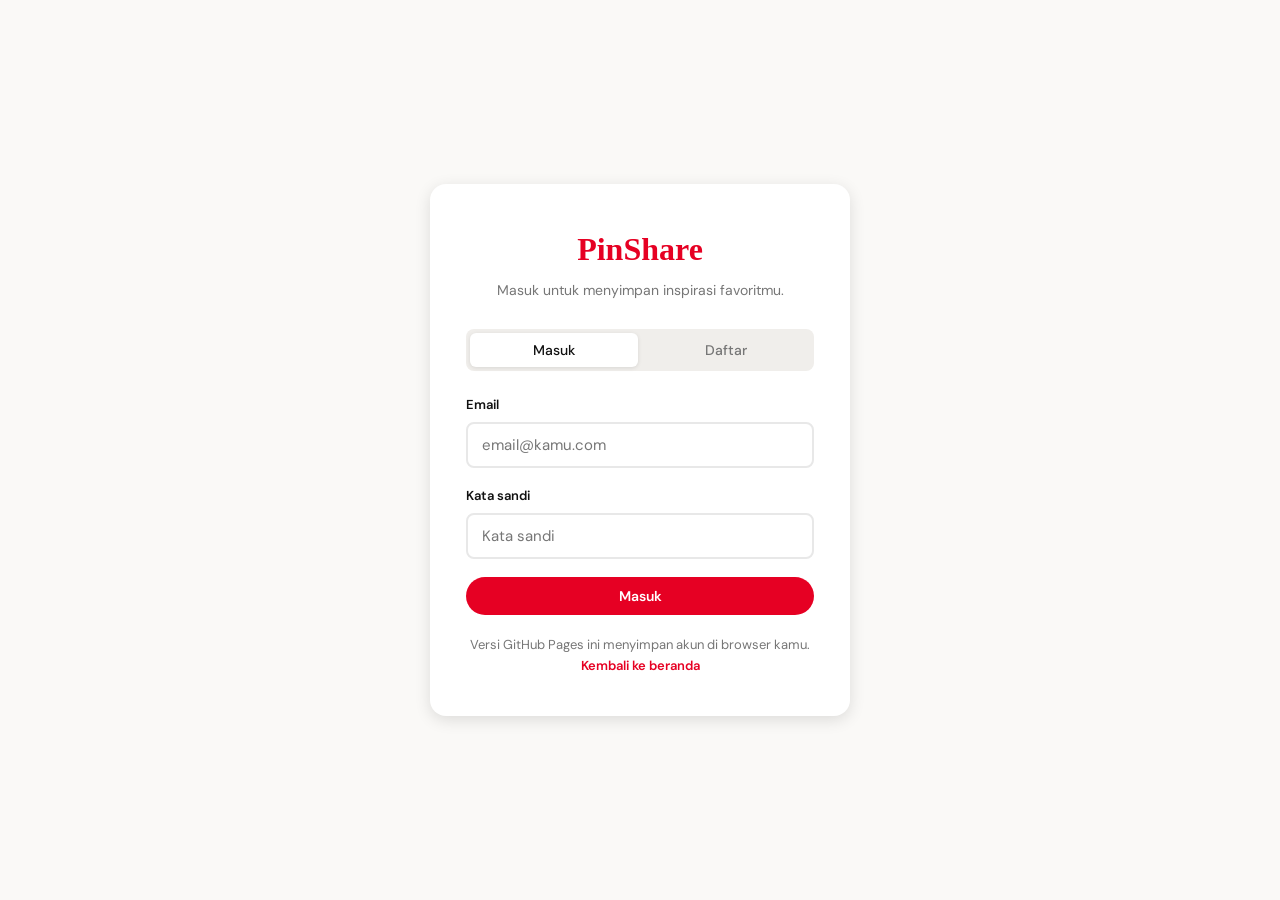
==== commit 8872ae05: "add auth and toggle pin actions" ====
--- a/login.html
+++ b/login.html
@@ -13,27 +13,47 @@
     <section class="auth-card">
       <div class="auth-logo">
         <h1>PinShare</h1>
-        <p>Masuk untuk menyimpan inspirasi favoritmu.</p>
+        <p id="authSubtitle">Masuk untuk menyimpan inspirasi favoritmu.</p>
       </div>
+
       <div class="auth-tabs">
-        <button class="auth-tab active" type="button">Masuk</button>
-        <button class="auth-tab" type="button">Daftar</button>
+        <button class="auth-tab active" id="loginTab" type="button">Masuk</button>
+        <button class="auth-tab" id="registerTab" type="button">Daftar</button>
       </div>
-      <form id="demoLogin">
+
+      <form id="loginForm">
         <div class="form-group">
-          <label for="email">Email</label>
-          <input class="form-control" id="email" type="email" placeholder="email@kamu.com">
+          <label for="loginEmail">Email</label>
+          <input class="form-control" id="loginEmail" type="email" placeholder="email@kamu.com" required>
         </div>
         <div class="form-group">
-          <label for="password">Kata sandi</label>
-          <input class="form-control" id="password" type="password" placeholder="Kata sandi">
+          <label for="loginPassword">Kata sandi</label>
+          <input class="form-control" id="loginPassword" type="password" placeholder="Kata sandi" required>
         </div>
-        <button class="btn-primary" type="submit" style="width:100%;justify-content:center;">Masuk Demo</button>
+        <button class="btn-primary" type="submit" style="width:100%;justify-content:center;">Masuk</button>
       </form>
-      <p class="auth-footer">Versi GitHub Pages ini berjalan tanpa database. <a href="index.html">Kembali ke beranda</a></p>
+
+      <form id="registerForm" class="hidden">
+        <div class="form-group">
+          <label for="registerName">Nama</label>
+          <input class="form-control" id="registerName" type="text" placeholder="Nama kamu" required>
+        </div>
+        <div class="form-group">
+          <label for="registerEmail">Email</label>
+          <input class="form-control" id="registerEmail" type="email" placeholder="email@kamu.com" required>
+        </div>
+        <div class="form-group">
+          <label for="registerPassword">Kata sandi</label>
+          <input class="form-control" id="registerPassword" type="password" placeholder="Minimal 6 karakter" minlength="6" required>
+        </div>
+        <button class="btn-primary" type="submit" style="width:100%;justify-content:center;">Daftar</button>
+      </form>
+
+      <p class="auth-footer">Versi GitHub Pages ini menyimpan akun di browser kamu. <a href="index.html">Kembali ke beranda</a></p>
     </section>
   </main>
+
   <div class="toast hidden" id="toast"></div>
-  <script src="js/static-upload.js"></script>
+  <script src="js/static-auth.js"></script>
 </body>
 </html>
--- a/css/style.css
+++ b/css/style.css
@@ -227,6 +227,11 @@
   gap: 6px;
 }
 .btn-outline:hover { border-color: var(--text); background: var(--pill-bg); }
+.btn-outline.active {
+  border-color: var(--accent);
+  background: var(--accent-light);
+  color: var(--accent);
+}
 
 /* =============================================
    KATEGORI PILLS
@@ -302,6 +307,23 @@
 }
 .pin-card:hover .pin-image-wrap img { transform: scale(1.03); }
 
+.pin-placeholder {
+  min-height: 240px;
+  display: flex;
+  align-items: center;
+  justify-content: center;
+  color: var(--text);
+  font-size: 14px;
+  font-weight: 700;
+  text-transform: uppercase;
+}
+
+.pin-placeholder span {
+  background: rgba(255,255,255,.72);
+  border-radius: 999px;
+  padding: 8px 14px;
+}
+
 .pin-overlay {
   position: absolute;
   inset: 0;
@@ -327,6 +349,9 @@
   transition: background .15s;
 }
 .btn-save:hover { background: var(--accent-hover); }
+.btn-save.active {
+  background: var(--text);
+}
 
 .overlay-actions {
   display: flex;
@@ -496,6 +521,18 @@
   object-fit: contain;
   border-radius: var(--radius-sm);
   background: var(--pill-bg);
+}
+
+.pin-modal-visual {
+  min-height: 320px;
+  border-radius: var(--radius-sm);
+  display: flex;
+  align-items: center;
+  justify-content: center;
+  color: var(--text);
+  font-size: 18px;
+  font-weight: 700;
+  text-transform: uppercase;
 }
 
 /* =============================================
